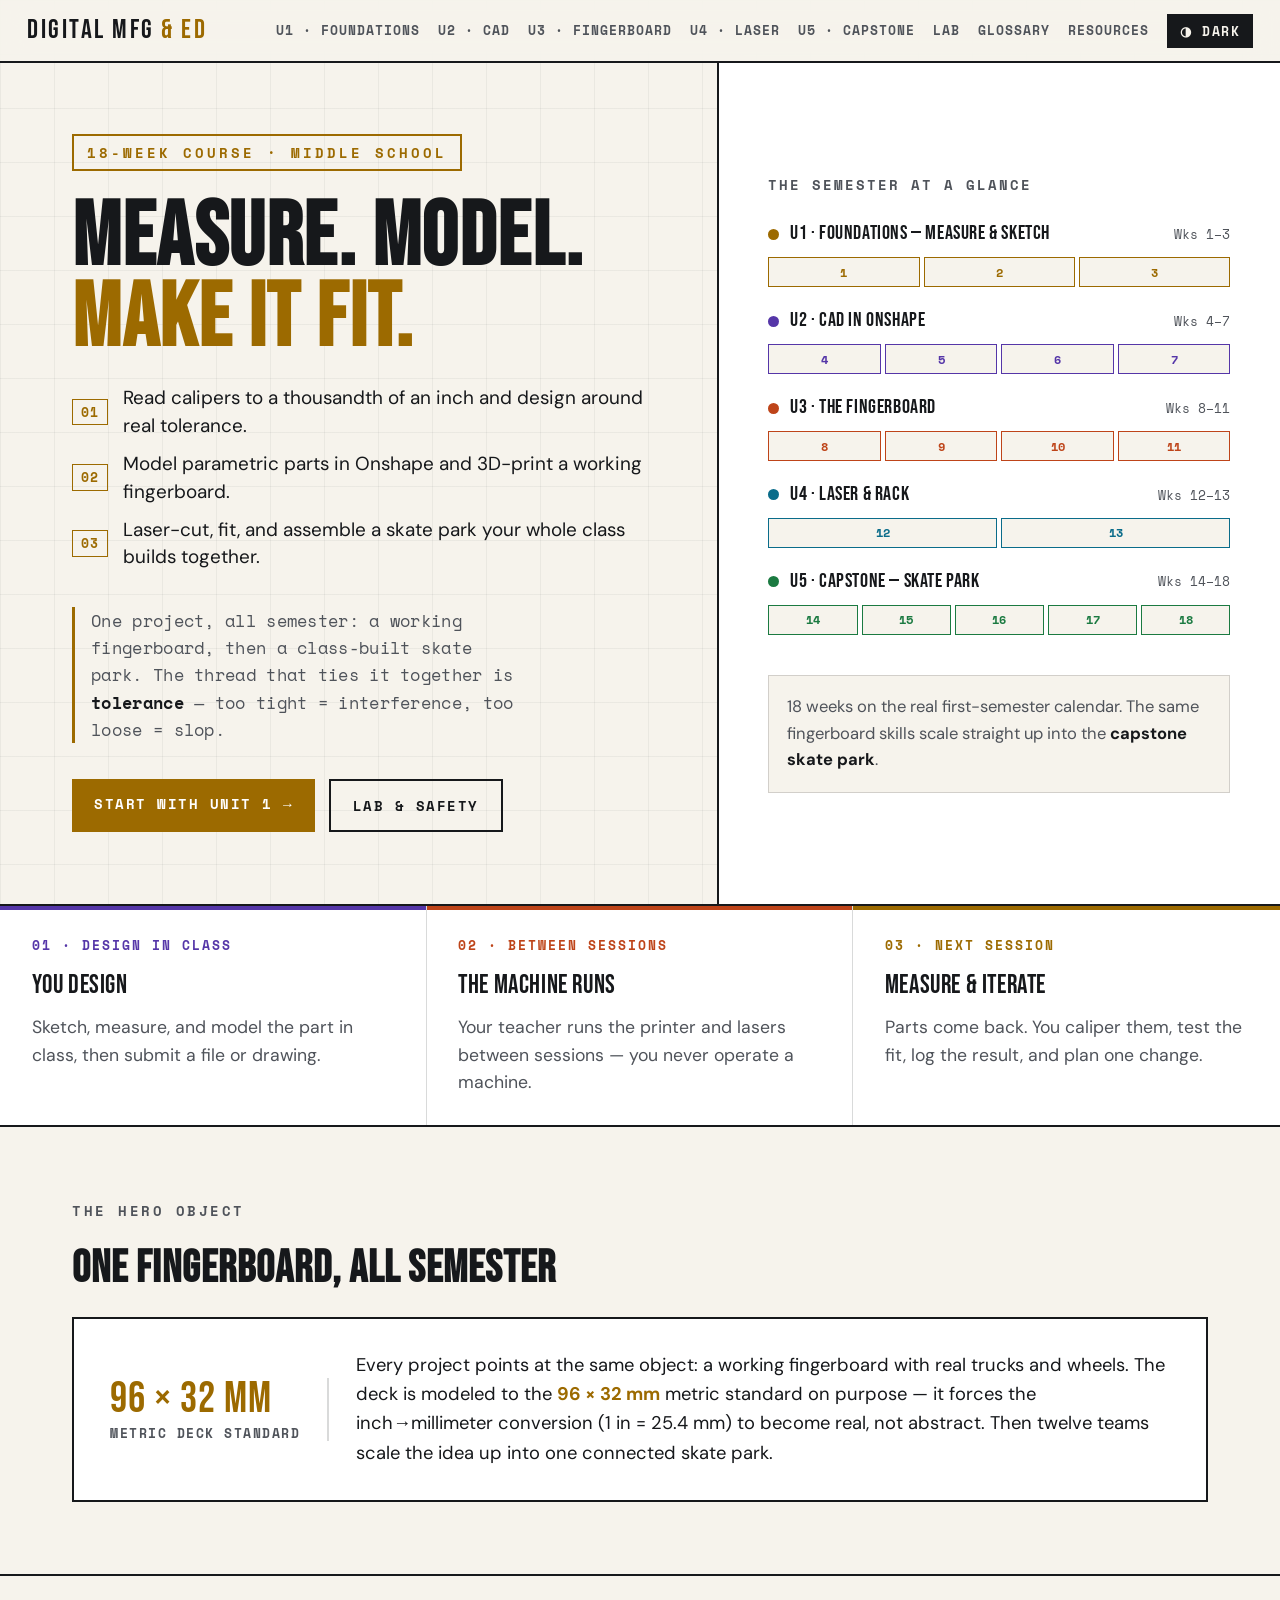
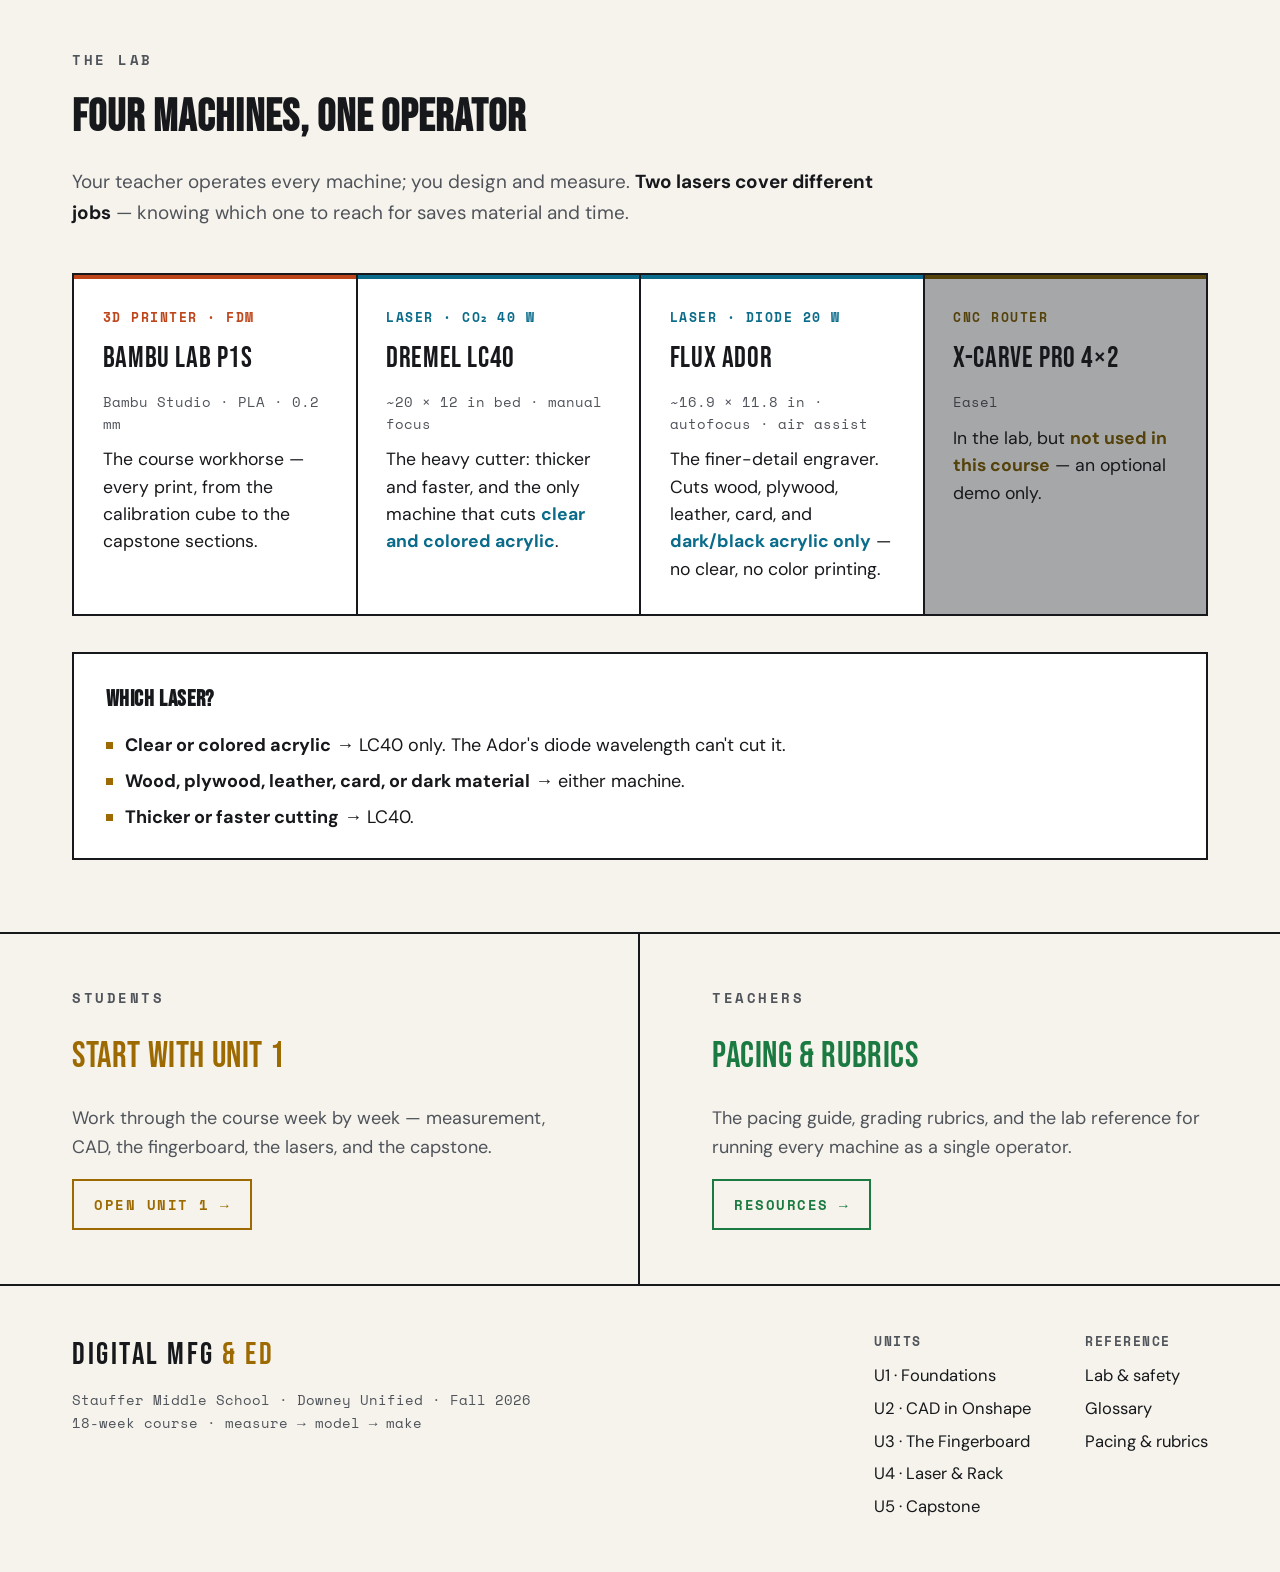
==== index.html @ 4bca43bb "Course site" ====
<!DOCTYPE html>
<html lang="en">
<head>
<meta charset="UTF-8">
<meta name="viewport" content="width=device-width, initial-scale=1.0">
<meta name="description" content="Digital Manufacturing & Engineering Design — an 18-week middle school course. Students measure to a thousandth of an inch, model in Onshape, and build a working fingerboard and a class-built skate park.">
<title>Digital Manufacturing &amp; Engineering Design — 18-Week Course</title>
<script>try{var t=localStorage.getItem('dmed-theme');if(t==='dark')document.documentElement.dataset.theme='dark';}catch(e){}</script>
<link rel="stylesheet" href="assets/style.css">
</head>
<body>

<nav class="site-nav">
  <a class="nav-logo" href="index.html">DIGITAL MFG <em>&amp; ED</em></a>
  <div class="nav-links">
    <a href="unit-1.html">U1 · Foundations</a>
    <a href="unit-2.html">U2 · CAD</a>
    <a href="unit-3.html">U3 · Fingerboard</a>
    <a href="unit-4.html">U4 · Laser</a>
    <a href="unit-5.html">U5 · Capstone</a>
    <a href="lab-reference.html">Lab</a>
    <a href="glossary.html">Glossary</a>
    <a href="resources.html">Resources</a>
    <button class="theme-toggle" data-theme-toggle aria-label="Toggle light or dark theme">
      <span class="light-label">◑ Dark</span><span class="dark-label">◐ Light</span>
    </button>
  </div>
</nav>

<header class="hero">
  <div class="hero-grid"></div>
  <div class="hero-left">
    <span class="hero-eyebrow">18-Week Course · Middle School</span>
    <h1 class="hero-h1">Measure. Model.<br><span class="acc">Make it fit.</span></h1>
    <div class="hero-outcomes">
      <div class="hero-outcome"><span class="ho-num">01</span>Read calipers to a thousandth of an inch and design around real tolerance.</div>
      <div class="hero-outcome"><span class="ho-num">02</span>Model parametric parts in Onshape and 3D-print a working fingerboard.</div>
      <div class="hero-outcome"><span class="ho-num">03</span>Laser-cut, fit, and assemble a skate park your whole class builds together.</div>
    </div>
    <p class="hero-promise">One project, all semester: a working fingerboard, then a class-built skate park. The thread that ties it together is <strong>tolerance</strong> — too tight = interference, too loose = slop.</p>
    <div class="hero-ctas">
      <a class="cta-primary" href="unit-1.html">Start with Unit 1 →</a>
      <a class="cta-secondary" href="lab-reference.html">Lab &amp; safety</a>
    </div>
  </div>
  <aside class="hero-right">
    <div class="sem-title">The semester at a glance</div>
    <div class="sem-row">
      <div class="sem-row-head"><span class="sem-dot" style="background:var(--draw)"></span><span class="sem-name">U1 · Foundations — Measure &amp; Sketch</span><span class="sem-wk">Wks 1–3</span></div>
      <div class="sem-weeks"><span class="sw u1">1</span><span class="sw u1">2</span><span class="sw u1">3</span></div>
    </div>
    <div class="sem-row">
      <div class="sem-row-head"><span class="sem-dot" style="background:var(--cad)"></span><span class="sem-name">U2 · CAD in Onshape</span><span class="sem-wk">Wks 4–7</span></div>
      <div class="sem-weeks"><span class="sw u2">4</span><span class="sw u2">5</span><span class="sw u2">6</span><span class="sw u2">7</span></div>
    </div>
    <div class="sem-row">
      <div class="sem-row-head"><span class="sem-dot" style="background:var(--print)"></span><span class="sem-name">U3 · The Fingerboard</span><span class="sem-wk">Wks 8–11</span></div>
      <div class="sem-weeks"><span class="sw u3">8</span><span class="sw u3">9</span><span class="sw u3">10</span><span class="sw u3">11</span></div>
    </div>
    <div class="sem-row">
      <div class="sem-row-head"><span class="sem-dot" style="background:var(--laser)"></span><span class="sem-name">U4 · Laser &amp; Rack</span><span class="sem-wk">Wks 12–13</span></div>
      <div class="sem-weeks"><span class="sw u4">12</span><span class="sw u4">13</span></div>
    </div>
    <div class="sem-row">
      <div class="sem-row-head"><span class="sem-dot" style="background:var(--cap)"></span><span class="sem-name">U5 · Capstone — Skate Park</span><span class="sem-wk">Wks 14–18</span></div>
      <div class="sem-weeks"><span class="sw u5">14</span><span class="sw u5">15</span><span class="sw u5">16</span><span class="sw u5">17</span><span class="sw u5">18</span></div>
    </div>
    <div class="sem-note">18 weeks on the real first-semester calendar. The same fingerboard skills scale straight up into the <strong>capstone skate park</strong>.</div>
  </aside>
</header>

<section class="loop-strip">
  <div class="loop-panel" style="--c:var(--cad)">
    <div class="loop-step">01 · Design in class</div>
    <div class="loop-head">You design</div>
    <p class="loop-one">Sketch, measure, and model the part in class, then submit a file or drawing.</p>
  </div>
  <div class="loop-panel" style="--c:var(--print)">
    <div class="loop-step">02 · Between sessions</div>
    <div class="loop-head">The machine runs</div>
    <p class="loop-one">Your teacher runs the printer and lasers between sessions — you never operate a machine.</p>
  </div>
  <div class="loop-panel" style="--c:var(--draw)">
    <div class="loop-step">03 · Next session</div>
    <div class="loop-head">Measure &amp; iterate</div>
    <p class="loop-one">Parts come back. You caliper them, test the fit, log the result, and plan one change.</p>
  </div>
</section>

<section class="section">
  <div class="section-label">The hero object</div>
  <h2 class="section-headline">One fingerboard, all semester</h2>
  <div class="heroobj">
    <div class="heroobj-badge">96 × 32 mm<small>METRIC DECK STANDARD</small></div>
    <p>Every project points at the same object: a working fingerboard with real trucks and wheels. The deck is modeled to the <strong>96 × 32 mm</strong> metric standard on purpose — it forces the inch→millimeter conversion (1 in = 25.4 mm) to become real, not abstract. Then twelve teams scale the idea up into one connected skate park.</p>
  </div>
</section>

<section class="section">
  <div class="section-label">The lab</div>
  <h2 class="section-headline">Four machines, one operator</h2>
  <p class="section-sub">Your teacher operates every machine; you design and measure. <strong>Two lasers cover different jobs</strong> — knowing which one to reach for saves material and time.</p>
  <div class="machines-grid">
    <div class="machine-card" style="--c:var(--print)">
      <div class="mc-type">3D Printer · FDM</div>
      <div class="mc-name">Bambu Lab P1S</div>
      <div class="mc-spec">Bambu Studio · PLA · 0.2 mm</div>
      <div class="mc-desc">The course workhorse — every print, from the calibration cube to the capstone sections.</div>
    </div>
    <div class="machine-card" style="--c:var(--laser)">
      <div class="mc-type">Laser · CO&#8322; 40 W</div>
      <div class="mc-name">Dremel LC40</div>
      <div class="mc-spec">~20 × 12 in bed · manual focus</div>
      <div class="mc-desc">The heavy cutter: thicker and faster, and the only machine that cuts <b>clear and colored acrylic</b>.</div>
    </div>
    <div class="machine-card" style="--c:var(--laser)">
      <div class="mc-type">Laser · Diode 20 W</div>
      <div class="mc-name">Flux Ador</div>
      <div class="mc-spec">~16.9 × 11.8 in · autofocus · air assist</div>
      <div class="mc-desc">The finer-detail engraver. Cuts wood, plywood, leather, card, and <b>dark/black acrylic only</b> — no clear, no color printing.</div>
    </div>
    <div class="machine-card muted" style="--c:var(--cnc)">
      <div class="mc-type">CNC Router</div>
      <div class="mc-name">X-Carve Pro 4×2</div>
      <div class="mc-spec">Easel</div>
      <div class="mc-desc">In the lab, but <b>not used in this course</b> — an optional demo only.</div>
    </div>
  </div>
  <div class="rule-box">
    <h4>Which laser?</h4>
    <ul>
      <li><b>Clear or colored acrylic</b> → LC40 only. The Ador's diode wavelength can't cut it.</li>
      <li><b>Wood, plywood, leather, card, or dark material</b> → either machine.</li>
      <li><b>Thicker or faster cutting</b> → LC40.</li>
    </ul>
  </div>
</section>

<section class="dual-cta">
  <div class="dcta-half student-half">
    <div class="dcta-eyebrow">Students</div>
    <div class="dcta-title">Start with Unit 1</div>
    <p class="dcta-body">Work through the course week by week — measurement, CAD, the fingerboard, the lasers, and the capstone.</p>
    <a class="dcta-link" href="unit-1.html">Open Unit 1 →</a>
  </div>
  <div class="dcta-half teacher-half">
    <div class="dcta-eyebrow">Teachers</div>
    <div class="dcta-title">Pacing &amp; rubrics</div>
    <p class="dcta-body">The pacing guide, grading rubrics, and the lab reference for running every machine as a single operator.</p>
    <a class="dcta-link" href="resources.html">Resources →</a>
  </div>
</section>

<footer>
  <div>
    <div class="footer-logo">DIGITAL MFG <em>&amp; ED</em></div>
    <div class="footer-sub">Stauffer Middle School · Downey Unified · Fall 2026<br>18-week course · measure → model → make</div>
  </div>
  <div class="footer-cols">
    <div class="footer-col">
      <h5>Units</h5>
      <a href="unit-1.html">U1 · Foundations</a>
      <a href="unit-2.html">U2 · CAD in Onshape</a>
      <a href="unit-3.html">U3 · The Fingerboard</a>
      <a href="unit-4.html">U4 · Laser &amp; Rack</a>
      <a href="unit-5.html">U5 · Capstone</a>
    </div>
    <div class="footer-col">
      <h5>Reference</h5>
      <a href="lab-reference.html">Lab &amp; safety</a>
      <a href="glossary.html">Glossary</a>
      <a href="resources.html">Pacing &amp; rubrics</a>
    </div>
  </div>
</footer>

<script src="assets/theme.js" defer></script>
</body>
</html>
---- assets/style.css ----
/* ── BUNDLED FONTS — self-hosted, SIL Open Font License (see assets/fonts/) ── */
@font-face{font-family:'Bebas Neue';font-style:normal;font-weight:400;font-display:swap;src:url('fonts/bebas-neue-400.woff2') format('woff2');}
@font-face{font-family:'Space Mono';font-style:normal;font-weight:400;font-display:swap;src:url('fonts/space-mono-400.woff2') format('woff2');}
@font-face{font-family:'Space Mono';font-style:normal;font-weight:700;font-display:swap;src:url('fonts/space-mono-700.woff2') format('woff2');}
@font-face{font-family:'Space Mono';font-style:italic;font-weight:400;font-display:swap;src:url('fonts/space-mono-400-italic.woff2') format('woff2');}
@font-face{font-family:'DM Sans';font-style:normal;font-weight:400;font-display:swap;src:url('fonts/dm-sans-400.woff2') format('woff2');}
@font-face{font-family:'DM Sans';font-style:normal;font-weight:500;font-display:swap;src:url('fonts/dm-sans-500.woff2') format('woff2');}
@font-face{font-family:'DM Sans';font-style:normal;font-weight:600;font-display:swap;src:url('fonts/dm-sans-600.woff2') format('woff2');}
@font-face{font-family:'DM Sans';font-style:normal;font-weight:700;font-display:swap;src:url('fonts/dm-sans-700.woff2') format('woff2');}

/* ============================================================
   Digital Manufacturing & Engineering Design — shared styles
   Projector-first LIGHT theme (default) + DARK theme (toggle).
   Identity preserved from the original: Bebas Neue / Space Mono /
   DM Sans, strand-accent colors, colored top-bars, grid hero.
   ============================================================ */

/* ---- LIGHT (default, projector-legible) ---- */
:root{
  --bg:#F6F3EC;          /* warm paper */
  --bg-mid:#FFFFFF;      /* cards */
  --bg-lt:#ECE6D9;       /* hover / inset */
  --ink:#16181B;         /* near-black body text */
  --muted:#4F535A;       /* readable secondary (~8:1 on paper) */
  --border:rgba(20,23,26,.16);
  --line-strong:rgba(20,23,26,.34);
  --grid:rgba(20,23,26,.05);

  /* strand accents — darkened so they hold up on a lit projector */
  --draw:#9C6A00;        /* measure / draw  (amber) */
  --print:#BE4419;       /* 3D print (burnt orange) */
  --cad:#5536A8;         /* CAD (violet) */
  --laser:#0A6C8A;       /* laser (deep teal-blue) */
  --cnc:#7A5C00;         /* cnc (olive gold) */
  --cap:#1B7A41;         /* capstone (forest green) */
  --red:#B4271C;
  --on-accent:#FFFFFF;   /* text on a filled accent */
}

/* ---- DARK (toggle) — the original night palette ---- */
:root[data-theme="dark"]{
  --bg:#141618; --bg-mid:#1c1f24; --bg-lt:#252930;
  --ink:#EEEAE0; --muted:rgba(238,234,224,.64);
  --border:rgba(255,255,255,.10); --line-strong:rgba(255,255,255,.22);
  --grid:rgba(255,255,255,.028);
  --draw:#F5C400; --print:#FF6B35; --cad:#A78BFA;
  --laser:#19D2FF; --cnc:#F5C400; --cap:#2ED573; --red:#FF5A4D;
  --on-accent:#141618;
}

*,*::before,*::after{box-sizing:border-box;margin:0;padding:0;}
html{scroll-behavior:smooth;font-size:18px;}      /* larger base for projector */
body{
  background:var(--bg);color:var(--ink);
  font-family:'DM Sans',sans-serif;font-weight:400;
  line-height:1.6;overflow-x:hidden;
  -webkit-font-smoothing:antialiased;
  transition:background .25s,color .25s;
}
a{color:inherit;}
img,svg{max-width:100%;display:block;}

/* shared type helpers */
.mono{font-family:'Space Mono',monospace;}
.display{font-family:'Bebas Neue',sans-serif;letter-spacing:1px;}

/* ── NAV ─────────────────────────────── */
.site-nav{
  position:fixed;top:0;left:0;right:0;z-index:200;min-height:62px;
  background:var(--bg);
  background:color-mix(in srgb,var(--bg) 92%,transparent);
  backdrop-filter:blur(14px);
  border-bottom:2px solid var(--ink);
  display:flex;align-items:center;justify-content:space-between;
  padding:.5rem 1.5rem;gap:1rem;flex-wrap:wrap;
}
.nav-logo{font-family:'Bebas Neue',sans-serif;font-size:1.5rem;letter-spacing:2.5px;color:var(--ink);text-decoration:none;}
.nav-logo em{color:var(--draw);font-style:normal;}
.nav-links{display:flex;gap:1rem;align-items:center;flex-wrap:wrap;}
.nav-links a{
  font-family:'Space Mono',monospace;font-size:.74rem;letter-spacing:1px;font-weight:700;
  text-transform:uppercase;color:var(--muted);text-decoration:none;transition:color .2s;
}
.nav-links a:hover,.nav-links a[aria-current="page"]{color:var(--ink);}
.nav-links a[aria-current="page"]{box-shadow:inset 0 -3px 0 var(--draw);}
.theme-toggle{
  font-family:'Space Mono',monospace;font-size:.72rem;letter-spacing:1.5px;font-weight:700;
  text-transform:uppercase;cursor:pointer;
  background:var(--ink);color:var(--bg);border:none;padding:7px 13px;
}
.theme-toggle:hover{opacity:.85;}
.theme-toggle .dark-label{display:none;}
:root[data-theme="dark"] .theme-toggle .light-label{display:none;}
:root[data-theme="dark"] .theme-toggle .dark-label{display:inline;}

/* ── HERO ─────────────────────────────── */
.hero{
  min-height:100vh;padding-top:62px;
  display:grid;grid-template-columns:56% 44%;position:relative;overflow:hidden;
}
.hero-grid{
  position:absolute;inset:0;pointer-events:none;
  background-image:
    linear-gradient(var(--grid) 1px,transparent 1px),
    linear-gradient(90deg,var(--grid) 1px,transparent 1px);
  background-size:54px 54px;
}
.hero-left{display:flex;flex-direction:column;justify-content:center;padding:4rem 3rem 4rem 4rem;position:relative;z-index:2;}
.hero-eyebrow{
  font-family:'Space Mono',monospace;font-size:.8rem;letter-spacing:3px;font-weight:700;
  text-transform:uppercase;color:var(--draw);
  border:2px solid var(--draw);display:inline-block;padding:5px 13px;margin-bottom:1.5rem;width:fit-content;
}
.hero-h1{font-family:'Bebas Neue',sans-serif;font-size:clamp(3.4rem,7vw,6.4rem);line-height:.9;letter-spacing:1.5px;margin-bottom:1.4rem;}
.hero-h1 .acc{color:var(--draw);}
.hero-outcomes{display:flex;flex-direction:column;gap:.6rem;margin-bottom:2rem;}
.hero-outcome{display:flex;align-items:center;gap:.85rem;font-size:1.05rem;color:var(--ink);line-height:1.45;}
.ho-num{font-family:'Space Mono',monospace;font-size:.72rem;font-weight:700;letter-spacing:1px;color:var(--draw);flex-shrink:0;padding:3px 8px;border:1.5px solid var(--draw);}
.hero-promise{
  font-size:.95rem;font-family:'Space Mono',monospace;letter-spacing:.3px;line-height:1.6;
  color:var(--muted);margin-bottom:2rem;border-left:3px solid var(--draw);padding-left:.9rem;max-width:46ch;
}
.hero-promise strong{color:var(--ink);}
.hero-ctas{display:flex;gap:.75rem;flex-wrap:wrap;}
.cta-primary,.cta-secondary{
  font-family:'Space Mono',monospace;font-size:.8rem;letter-spacing:1.5px;font-weight:700;text-transform:uppercase;
  padding:13px 22px;text-decoration:none;transition:all .2s;display:inline-block;
}
.cta-primary{background:var(--draw);color:var(--on-accent);}
.cta-primary:hover{filter:brightness(1.08);}
.cta-secondary{background:transparent;color:var(--ink);border:2px solid var(--ink);}
.cta-secondary:hover{background:var(--ink);color:var(--bg);}

/* hero right — semester map */
.hero-right{
  display:flex;flex-direction:column;justify-content:center;padding:3rem 2.75rem;position:relative;z-index:2;
  border-left:2px solid var(--ink);background:var(--bg-mid);
}
.sem-title{font-family:'Space Mono',monospace;font-size:.78rem;letter-spacing:2px;font-weight:700;text-transform:uppercase;color:var(--muted);margin-bottom:1.25rem;}
.sem-row{margin-bottom:1rem;}
.sem-row-head{display:flex;align-items:center;gap:.6rem;margin-bottom:.4rem;}
.sem-dot{width:11px;height:11px;border-radius:50%;flex-shrink:0;}
.sem-name{font-family:'Bebas Neue',sans-serif;font-size:1.1rem;letter-spacing:.6px;}
.sem-wk{font-family:'Space Mono',monospace;font-size:.72rem;color:var(--muted);margin-left:auto;}
.sem-weeks{display:flex;gap:4px;}
.sw{
  height:30px;flex:1;display:flex;align-items:center;justify-content:center;
  font-family:'Space Mono',monospace;font-size:.66rem;font-weight:700;
  border:1.5px solid var(--border);color:var(--ink);background:var(--bg);
}
.sw.u1{border-color:var(--draw);color:var(--draw);}
.sw.u2{border-color:var(--cad);color:var(--cad);}
.sw.u3{border-color:var(--print);color:var(--print);}
.sw.u4{border-color:var(--laser);color:var(--laser);}
.sw.u5{border-color:var(--cap);color:var(--cap);}
.sem-note{margin-top:1.25rem;padding:1rem;background:var(--bg);border:1.5px solid var(--border);font-size:.92rem;color:var(--muted);line-height:1.6;}
.sem-note strong{color:var(--ink);}

/* ── LOOP STRIP (the single-operator rhythm) ── */
.loop-strip{background:var(--bg-mid);border-top:2px solid var(--ink);border-bottom:2px solid var(--ink);display:flex;flex-wrap:wrap;}
.loop-panel{flex:1 1 220px;padding:1.6rem 1.75rem;position:relative;border-right:1.5px solid var(--border);}
.loop-panel:last-child{border-right:none;}
.loop-panel::before{content:'';position:absolute;top:0;left:0;right:0;height:4px;background:var(--c,var(--draw));}
.loop-step{font-family:'Space Mono',monospace;font-size:.74rem;letter-spacing:2px;font-weight:700;text-transform:uppercase;margin-bottom:.5rem;color:var(--c,var(--draw));}
.loop-head{font-family:'Bebas Neue',sans-serif;font-size:1.45rem;letter-spacing:.6px;margin-bottom:.4rem;}
.loop-one{font-size:.98rem;line-height:1.55;color:var(--muted);}

/* ── GENERIC SECTION ─────────────────── */
.section{padding:4rem;border-bottom:2px solid var(--ink);}
.section-label{font-family:'Space Mono',monospace;font-size:.8rem;letter-spacing:2.5px;font-weight:700;text-transform:uppercase;color:var(--muted);margin-bottom:.6rem;}
.section-headline{font-family:'Bebas Neue',sans-serif;font-size:clamp(2rem,3.5vw,3rem);letter-spacing:1px;margin-bottom:.7rem;}
.section-sub{font-size:1.05rem;color:var(--muted);max-width:62ch;line-height:1.65;margin-bottom:2.5rem;}
.section-sub strong{color:var(--ink);}

/* hero-object callout */
.heroobj{display:grid;grid-template-columns:auto 1fr;gap:1.5rem;align-items:center;background:var(--bg-mid);border:2px solid var(--ink);padding:1.75rem 2rem;}
.heroobj-badge{font-family:'Bebas Neue',sans-serif;font-size:2.4rem;letter-spacing:1px;color:var(--draw);line-height:1;border-right:2px solid var(--border);padding-right:1.5rem;white-space:nowrap;}
.heroobj-badge small{display:block;font-family:'Space Mono',monospace;font-size:.7rem;letter-spacing:1.5px;color:var(--muted);margin-top:.4rem;font-weight:700;}
.heroobj p{font-size:1.02rem;line-height:1.6;}
.heroobj strong{color:var(--draw);}

/* ── MACHINES ────────────────────────── */
.machines-grid{display:grid;grid-template-columns:repeat(auto-fit,minmax(250px,1fr));gap:2px;background:var(--ink);border:2px solid var(--ink);}
.machine-card{background:var(--bg-mid);padding:1.75rem 1.6rem;position:relative;display:block;}
.machine-card::before{content:'';position:absolute;top:0;left:0;right:0;height:4px;background:var(--c,var(--draw));}
.machine-card.muted{opacity:.62;}
.mc-type{font-family:'Space Mono',monospace;font-size:.72rem;letter-spacing:1.5px;font-weight:700;text-transform:uppercase;color:var(--c,var(--muted));margin-bottom:.5rem;}
.mc-name{font-family:'Bebas Neue',sans-serif;font-size:1.6rem;letter-spacing:.6px;margin-bottom:.5rem;}
.mc-spec{font-family:'Space Mono',monospace;font-size:.78rem;color:var(--muted);margin-bottom:.7rem;line-height:1.5;}
.mc-desc{font-size:.98rem;color:var(--ink);line-height:1.55;}
.mc-desc b{color:var(--c,var(--ink));}
.rule-box{margin-top:2rem;background:var(--bg-mid);border:2px solid var(--ink);padding:1.5rem 1.75rem;}
.rule-box h4{font-family:'Bebas Neue',sans-serif;font-size:1.3rem;letter-spacing:.6px;margin-bottom:.75rem;}
.rule-box ul{list-style:none;display:flex;flex-direction:column;gap:.5rem;}
.rule-box li{font-size:1rem;line-height:1.5;padding-left:1.1rem;position:relative;}
.rule-box li::before{content:'';position:absolute;left:0;top:.55em;width:7px;height:7px;background:var(--draw);}
.rule-box li b{color:var(--ink);}

/* ── SECTION (UNIT) PAGE ─────────────── */
.unit-hero{padding:6rem 4rem 3rem;border-bottom:2px solid var(--ink);position:relative;}
.unit-hero::before{content:'';position:absolute;left:0;top:62px;bottom:0;width:8px;background:var(--c,var(--draw));}
.unit-eyebrow{font-family:'Space Mono',monospace;font-size:.82rem;letter-spacing:2.5px;font-weight:700;text-transform:uppercase;color:var(--c,var(--draw));margin-bottom:.8rem;}
.unit-title{font-family:'Bebas Neue',sans-serif;font-size:clamp(2.6rem,5vw,4.4rem);letter-spacing:1px;line-height:.95;margin-bottom:1rem;}
.unit-intro{font-size:1.15rem;line-height:1.6;color:var(--ink);max-width:64ch;}
.unit-intro strong{color:var(--c,var(--draw));}

.lessons{padding:2.5rem 4rem 4rem;display:flex;flex-direction:column;gap:2rem;}
.lesson{background:var(--bg-mid);border:2px solid var(--ink);position:relative;}
.lesson::before{content:'';position:absolute;top:0;left:0;width:6px;height:100%;background:var(--c,var(--draw));}
.lesson-body{padding:1.9rem 2.1rem 2.1rem 2.4rem;}
.lesson-top{display:flex;align-items:baseline;gap:1rem;flex-wrap:wrap;margin-bottom:.4rem;}
.lesson-num{font-family:'Space Mono',monospace;font-size:.82rem;letter-spacing:2px;font-weight:700;text-transform:uppercase;color:var(--c,var(--draw));}
.lesson-meta{font-family:'Space Mono',monospace;font-size:.78rem;color:var(--muted);margin-left:auto;}
.lesson-title{font-family:'Bebas Neue',sans-serif;font-size:1.9rem;letter-spacing:.6px;margin-bottom:.9rem;}
.lesson-make{font-size:1.05rem;line-height:1.6;margin-bottom:1.2rem;}
.lesson-make b{color:var(--c,var(--draw));}
.lesson h4{font-family:'Space Mono',monospace;font-size:.78rem;letter-spacing:1.5px;font-weight:700;text-transform:uppercase;color:var(--muted);margin:1.1rem 0 .6rem;}
.obj-list{list-style:none;display:flex;flex-direction:column;gap:.45rem;}
.obj-list li{font-size:1.02rem;line-height:1.5;padding-left:1.4rem;position:relative;}
.obj-list li::before{content:'';position:absolute;left:0;top:.5em;width:8px;height:8px;background:var(--c,var(--draw));}
.deliverable{margin-top:1.2rem;display:flex;align-items:center;gap:.7rem;flex-wrap:wrap;font-family:'Space Mono',monospace;font-size:.88rem;background:var(--bg);border:1.5px solid var(--border);padding:.75rem 1rem;}
.deliverable .tag{background:var(--c,var(--draw));color:var(--on-accent);padding:3px 9px;font-weight:700;letter-spacing:1px;text-transform:uppercase;font-size:.72rem;}
.idea{margin-top:1.1rem;border-left:3px solid var(--c,var(--draw));padding:.4rem 0 .4rem .95rem;font-size:1rem;line-height:1.55;color:var(--muted);}
.idea strong{color:var(--ink);}

/* unit footer nav (prev / next) */
.unit-nav{display:grid;grid-template-columns:1fr 1fr;border-top:2px solid var(--ink);}
.unit-nav a{padding:2rem 3rem;text-decoration:none;font-family:'Space Mono',monospace;text-transform:uppercase;letter-spacing:1.5px;color:var(--muted);transition:background .2s,color .2s;}
.unit-nav a:hover{background:var(--bg-mid);color:var(--ink);}
.unit-nav a:first-child{border-right:2px solid var(--ink);}
.unit-nav a.next{text-align:right;}
.unit-nav .un-label{display:block;font-size:.72rem;font-weight:700;margin-bottom:.35rem;}
.unit-nav .un-name{font-family:'Bebas Neue',sans-serif;font-size:1.35rem;letter-spacing:.6px;color:var(--ink);}

/* ── DUAL CTA + FOOTER ───────────────── */
.dual-cta{display:grid;grid-template-columns:1fr 1fr;border-bottom:2px solid var(--ink);}
.dcta-half{padding:3rem 4rem;display:flex;flex-direction:column;gap:1rem;}
.dcta-half:first-child{border-right:2px solid var(--ink);}
.dcta-eyebrow{font-family:'Space Mono',monospace;font-size:.76rem;letter-spacing:2.5px;font-weight:700;text-transform:uppercase;color:var(--muted);}
.dcta-title{font-family:'Bebas Neue',sans-serif;font-size:2rem;letter-spacing:.6px;}
.dcta-body{font-size:1rem;color:var(--muted);line-height:1.6;max-width:42ch;}
.dcta-link{font-family:'Space Mono',monospace;font-size:.8rem;letter-spacing:1.5px;font-weight:700;text-transform:uppercase;text-decoration:none;border:2px solid var(--ink);padding:12px 20px;width:fit-content;transition:all .2s;}
.dcta-half.student-half .dcta-title{color:var(--draw);}
.dcta-half.student-half .dcta-link{border-color:var(--draw);color:var(--draw);}
.dcta-half.student-half .dcta-link:hover{background:var(--draw);color:var(--on-accent);}
.dcta-half.teacher-half .dcta-title{color:var(--cap);}
.dcta-half.teacher-half .dcta-link{border-color:var(--cap);color:var(--cap);}
.dcta-half.teacher-half .dcta-link:hover{background:var(--cap);color:var(--on-accent);}

footer{padding:2.5rem 4rem;display:flex;justify-content:space-between;align-items:flex-start;flex-wrap:wrap;gap:1.5rem;}
.footer-logo{font-family:'Bebas Neue',sans-serif;font-size:1.7rem;letter-spacing:2.5px;}
.footer-logo em{color:var(--draw);font-style:normal;}
.footer-sub{font-size:.8rem;color:var(--muted);margin-top:.4rem;font-family:'Space Mono',monospace;line-height:1.6;}
.footer-cols{display:flex;gap:3rem;flex-wrap:wrap;}
.footer-col h5{font-family:'Space Mono',monospace;font-size:.72rem;letter-spacing:1.5px;font-weight:700;text-transform:uppercase;color:var(--muted);margin-bottom:.6rem;}
.footer-col a{display:block;font-size:.92rem;color:var(--ink);text-decoration:none;margin-bottom:.35rem;}
.footer-col a:hover{color:var(--draw);}

/* ── GLOSSARY ────────────────────────── */
.gloss-wrap{padding:2.5rem 4rem 4rem;display:grid;grid-template-columns:repeat(auto-fill,minmax(330px,1fr));gap:1.4rem;}
.gloss{background:var(--bg-mid);border:2px solid var(--ink);border-left:6px solid var(--c,var(--draw));padding:1.2rem 1.4rem;}
.gloss-term{font-family:'Bebas Neue',sans-serif;font-size:1.4rem;letter-spacing:.6px;margin-bottom:.4rem;}
.gloss-week{font-family:'Space Mono',monospace;font-size:.66rem;letter-spacing:1px;font-weight:700;text-transform:uppercase;color:var(--c,var(--draw));}
.gloss-def{font-size:1rem;line-height:1.55;margin-top:.3rem;}
.gloss-def b{color:var(--c,var(--draw));}

/* ── REFERENCE TABLES + PROSE ─────────── */
.prose{padding:2.5rem 4rem 1rem;}
.prose p{font-size:1.05rem;line-height:1.65;margin-bottom:1rem;max-width:72ch;}
.prose p strong{color:var(--ink);}
.prose h3{font-family:'Bebas Neue',sans-serif;font-size:1.6rem;letter-spacing:.6px;margin:2rem 0 .7rem;color:var(--c,var(--ink));}
.ref-table{width:100%;border-collapse:collapse;border:2px solid var(--ink);margin:.5rem 0 1.5rem;font-size:1rem;}
.ref-table caption{text-align:left;font-family:'Space Mono',monospace;font-size:.78rem;color:var(--muted);margin-bottom:.5rem;}
.ref-table th,.ref-table td{border:1.5px solid var(--border);padding:.62rem .85rem;text-align:left;vertical-align:top;}
.ref-table thead th{background:var(--bg-lt);font-family:'Space Mono',monospace;font-size:.72rem;letter-spacing:1px;text-transform:uppercase;}
.ref-table td.num,.ref-table th.num{text-align:center;font-family:'Space Mono',monospace;white-space:nowrap;}
.ref-table tr.total td{font-weight:700;background:var(--bg-lt);}
.safety-grid{padding:1rem 4rem 3rem;display:grid;grid-template-columns:repeat(auto-fit,minmax(300px,1fr));gap:1.5rem;}
.safety-card{background:var(--bg-mid);border:2px solid var(--ink);border-top:5px solid var(--c,var(--red));padding:1.4rem 1.6rem;}
.safety-card h4{font-family:'Bebas Neue',sans-serif;font-size:1.45rem;letter-spacing:.6px;margin-bottom:.7rem;}
.safety-card ul{list-style:none;display:flex;flex-direction:column;gap:.5rem;}
.safety-card li{font-size:1rem;line-height:1.5;padding-left:1.2rem;position:relative;}
.safety-card li::before{content:'';position:absolute;left:0;top:.5em;width:8px;height:8px;background:var(--c,var(--red));}

/* ── RESPONSIVE ──────────────────────── */
@media(max-width:900px){
  .hero{grid-template-columns:1fr;}
  .hero-right{border-left:none;border-top:2px solid var(--ink);}
  .hero-left{padding:3rem 1.5rem;}
  .section,.unit-hero,.lessons,.dcta-half,footer,.gloss-wrap,.prose,.safety-grid{padding-left:1.5rem;padding-right:1.5rem;}
  .dual-cta,.unit-nav{grid-template-columns:1fr;}
  .dcta-half:first-child,.unit-nav a:first-child{border-right:none;border-bottom:2px solid var(--ink);}
  .heroobj{grid-template-columns:1fr;}
  .heroobj-badge{border-right:none;border-bottom:2px solid var(--border);padding-right:0;padding-bottom:1rem;}
}
@media(max-width:560px){
  html{font-size:17px;}
  .site-nav{padding:.5rem 1rem;}
  .nav-links{gap:.7rem;}
}
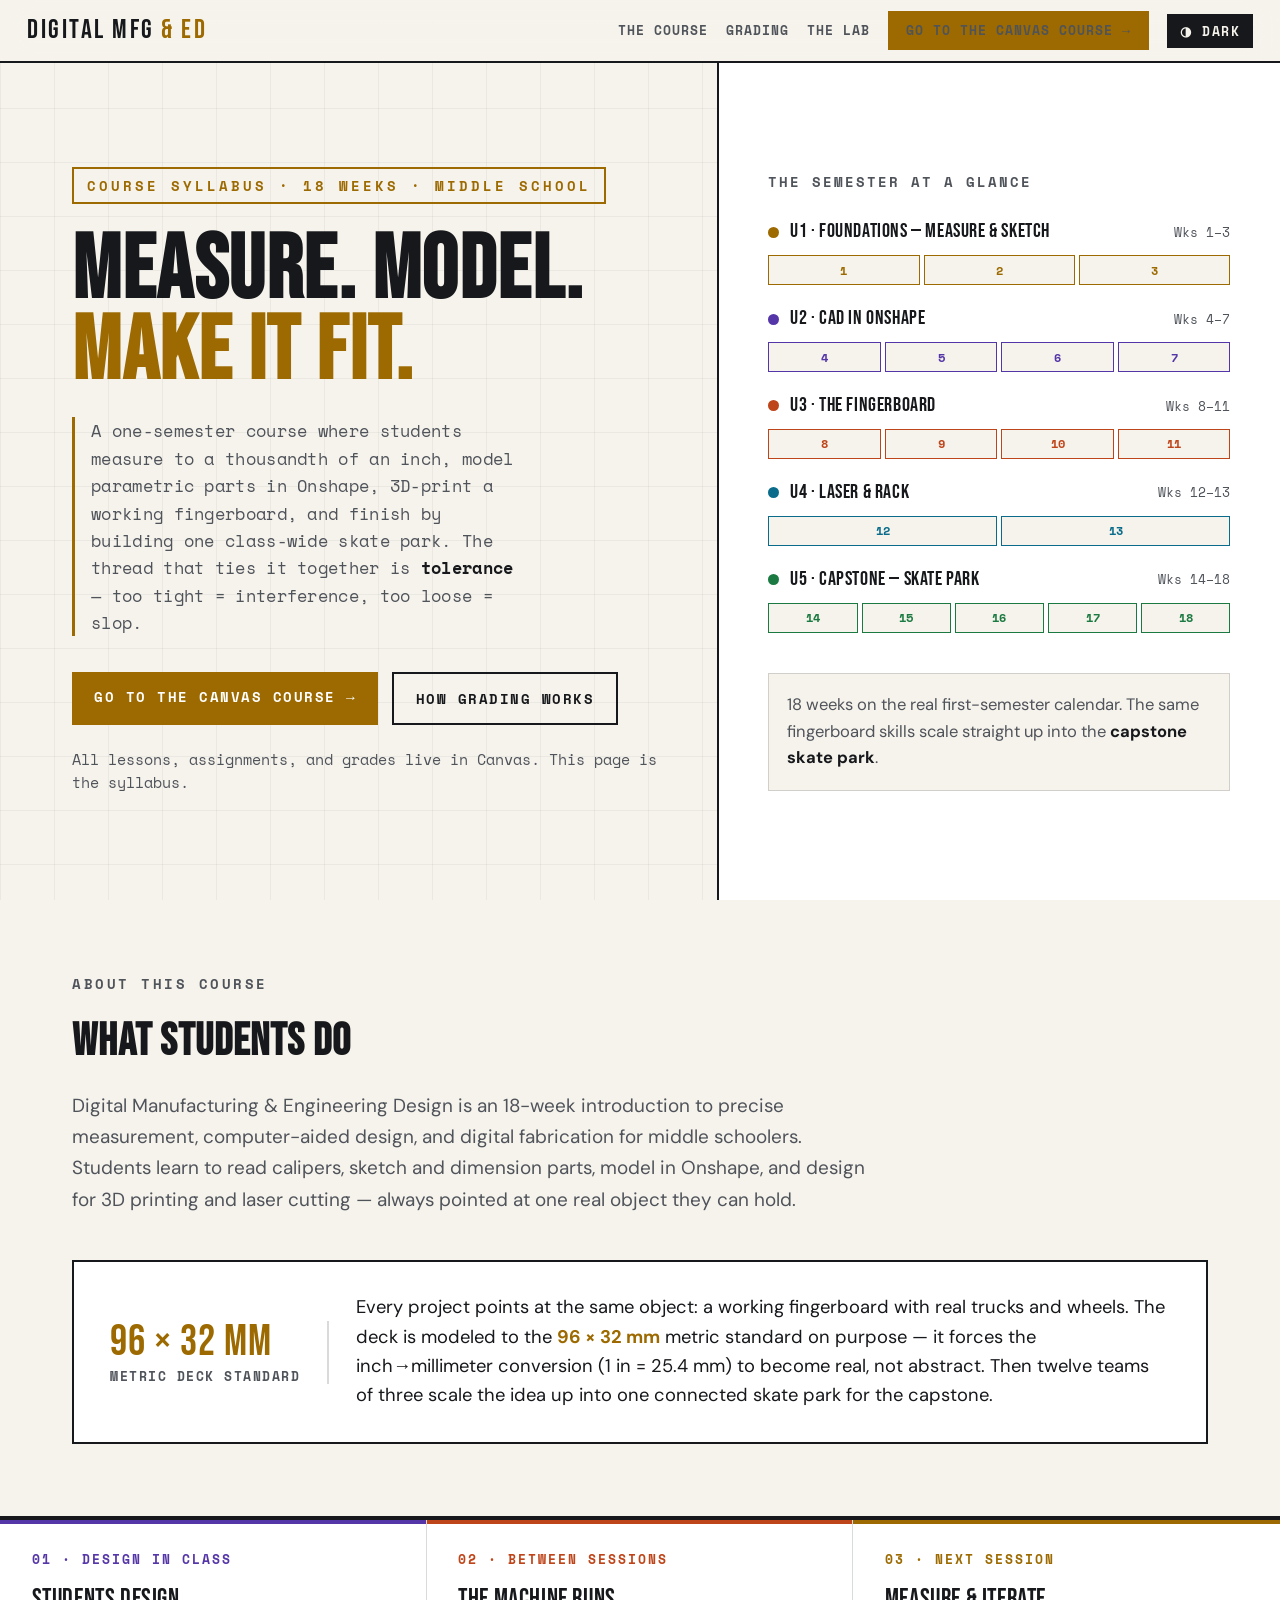
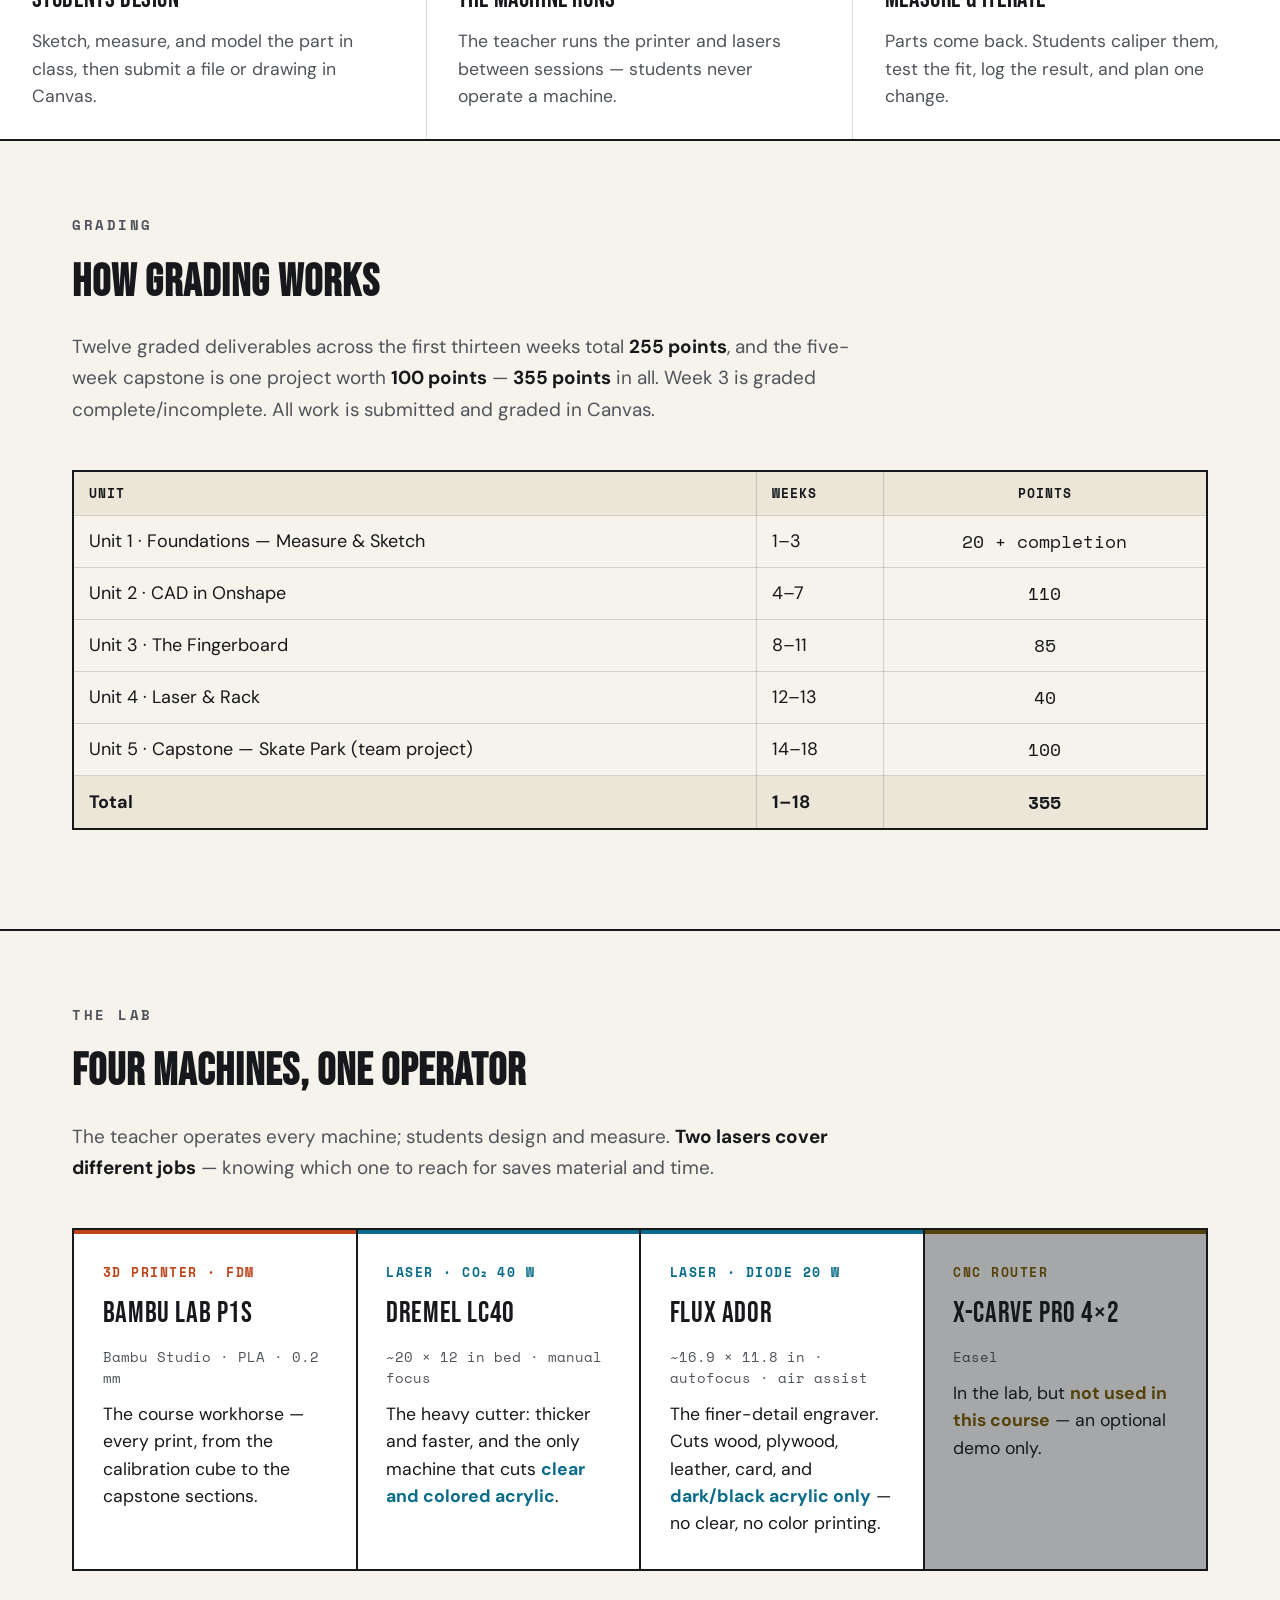
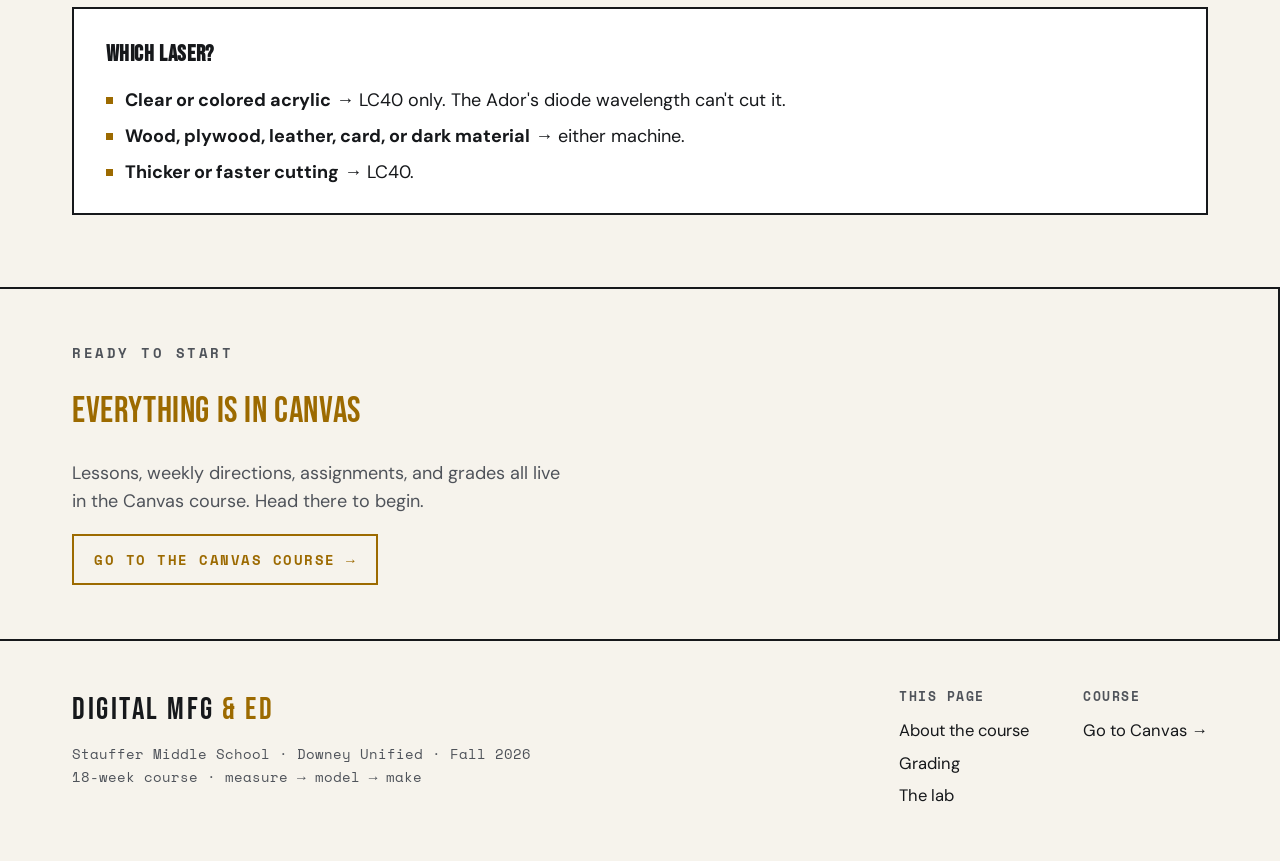
==== commit 39d98667: "Update site" ====
--- a/index.html
+++ b/index.html
@@ -3,24 +3,25 @@
 <head>
 <meta charset="UTF-8">
 <meta name="viewport" content="width=device-width, initial-scale=1.0">
-<meta name="description" content="Digital Manufacturing & Engineering Design — an 18-week middle school course. Students measure to a thousandth of an inch, model in Onshape, and build a working fingerboard and a class-built skate park.">
-<title>Digital Manufacturing &amp; Engineering Design — 18-Week Course</title>
+<meta name="description" content="Digital Manufacturing & Engineering Design — an 18-week middle school course at Stauffer Middle School, Downey Unified. Students measure to a thousandth of an inch, model in Onshape, and build a working fingerboard and a class-built skate park.">
+<title>Digital Manufacturing &amp; Engineering Design — Course Syllabus</title>
 <script>try{var t=localStorage.getItem('dmed-theme');if(t==='dark')document.documentElement.dataset.theme='dark';}catch(e){}</script>
 <link rel="stylesheet" href="assets/style.css">
 </head>
 <body>
 
+<!-- ===================================================================== -->
+<!-- EDIT THIS LINK: replace the two href values below (nav + hero + band)  -->
+<!-- with your real Canvas course URL once the course is published.         -->
+<!-- ===================================================================== -->
+
 <nav class="site-nav">
   <a class="nav-logo" href="index.html">DIGITAL MFG <em>&amp; ED</em></a>
   <div class="nav-links">
-    <a href="unit-1.html">U1 · Foundations</a>
-    <a href="unit-2.html">U2 · CAD</a>
-    <a href="unit-3.html">U3 · Fingerboard</a>
-    <a href="unit-4.html">U4 · Laser</a>
-    <a href="unit-5.html">U5 · Capstone</a>
-    <a href="lab-reference.html">Lab</a>
-    <a href="glossary.html">Glossary</a>
-    <a href="resources.html">Resources</a>
+    <a href="#about">The course</a>
+    <a href="#grading">Grading</a>
+    <a href="#lab">The lab</a>
+    <a class="cta-primary" href="https://YOUR-CANVAS-COURSE-URL" style="padding:.5rem 1rem;">Go to the Canvas course →</a>
     <button class="theme-toggle" data-theme-toggle aria-label="Toggle light or dark theme">
       <span class="light-label">◑ Dark</span><span class="dark-label">◐ Light</span>
     </button>
@@ -30,18 +31,14 @@
 <header class="hero">
   <div class="hero-grid"></div>
   <div class="hero-left">
-    <span class="hero-eyebrow">18-Week Course · Middle School</span>
+    <span class="hero-eyebrow">Course Syllabus · 18 Weeks · Middle School</span>
     <h1 class="hero-h1">Measure. Model.<br><span class="acc">Make it fit.</span></h1>
-    <div class="hero-outcomes">
-      <div class="hero-outcome"><span class="ho-num">01</span>Read calipers to a thousandth of an inch and design around real tolerance.</div>
-      <div class="hero-outcome"><span class="ho-num">02</span>Model parametric parts in Onshape and 3D-print a working fingerboard.</div>
-      <div class="hero-outcome"><span class="ho-num">03</span>Laser-cut, fit, and assemble a skate park your whole class builds together.</div>
+    <p class="hero-promise">A one-semester course where students measure to a thousandth of an inch, model parametric parts in Onshape, 3D-print a working fingerboard, and finish by building one class-wide skate park. The thread that ties it together is <strong>tolerance</strong> — too tight = interference, too loose = slop.</p>
+    <div class="hero-ctas">
+      <a class="cta-primary" href="https://YOUR-CANVAS-COURSE-URL">Go to the Canvas course →</a>
+      <a class="cta-secondary" href="#grading">How grading works</a>
     </div>
-    <p class="hero-promise">One project, all semester: a working fingerboard, then a class-built skate park. The thread that ties it together is <strong>tolerance</strong> — too tight = interference, too loose = slop.</p>
-    <div class="hero-ctas">
-      <a class="cta-primary" href="unit-1.html">Start with Unit 1 →</a>
-      <a class="cta-secondary" href="lab-reference.html">Lab &amp; safety</a>
-    </div>
+    <p style="margin-top:1.25rem;font-family:'Space Mono',monospace;font-size:.82rem;color:var(--muted);">All lessons, assignments, and grades live in Canvas. This page is the syllabus.</p>
   </div>
   <aside class="hero-right">
     <div class="sem-title">The semester at a glance</div>
@@ -69,37 +66,55 @@
   </aside>
 </header>
 
+<section class="section" id="about">
+  <div class="section-label">About this course</div>
+  <h2 class="section-headline">What students do</h2>
+  <p class="section-sub">Digital Manufacturing &amp; Engineering Design is an 18-week introduction to precise measurement, computer-aided design, and digital fabrication for middle schoolers. Students learn to read calipers, sketch and dimension parts, model in Onshape, and design for 3D printing and laser cutting — always pointed at one real object they can hold.</p>
+  <div class="heroobj">
+    <div class="heroobj-badge">96 × 32 mm<small>METRIC DECK STANDARD</small></div>
+    <p>Every project points at the same object: a working fingerboard with real trucks and wheels. The deck is modeled to the <strong>96 × 32 mm</strong> metric standard on purpose — it forces the inch→millimeter conversion (1 in = 25.4 mm) to become real, not abstract. Then twelve teams of three scale the idea up into one connected skate park for the capstone.</p>
+  </div>
+</section>
+
 <section class="loop-strip">
   <div class="loop-panel" style="--c:var(--cad)">
     <div class="loop-step">01 · Design in class</div>
-    <div class="loop-head">You design</div>
-    <p class="loop-one">Sketch, measure, and model the part in class, then submit a file or drawing.</p>
+    <div class="loop-head">Students design</div>
+    <p class="loop-one">Sketch, measure, and model the part in class, then submit a file or drawing in Canvas.</p>
   </div>
   <div class="loop-panel" style="--c:var(--print)">
     <div class="loop-step">02 · Between sessions</div>
     <div class="loop-head">The machine runs</div>
-    <p class="loop-one">Your teacher runs the printer and lasers between sessions — you never operate a machine.</p>
+    <p class="loop-one">The teacher runs the printer and lasers between sessions — students never operate a machine.</p>
   </div>
   <div class="loop-panel" style="--c:var(--draw)">
     <div class="loop-step">03 · Next session</div>
     <div class="loop-head">Measure &amp; iterate</div>
-    <p class="loop-one">Parts come back. You caliper them, test the fit, log the result, and plan one change.</p>
+    <p class="loop-one">Parts come back. Students caliper them, test the fit, log the result, and plan one change.</p>
   </div>
 </section>
 
-<section class="section">
-  <div class="section-label">The hero object</div>
-  <h2 class="section-headline">One fingerboard, all semester</h2>
-  <div class="heroobj">
-    <div class="heroobj-badge">96 × 32 mm<small>METRIC DECK STANDARD</small></div>
-    <p>Every project points at the same object: a working fingerboard with real trucks and wheels. The deck is modeled to the <strong>96 × 32 mm</strong> metric standard on purpose — it forces the inch→millimeter conversion (1 in = 25.4 mm) to become real, not abstract. Then twelve teams scale the idea up into one connected skate park.</p>
-  </div>
+<section class="section" id="grading">
+  <div class="section-label">Grading</div>
+  <h2 class="section-headline">How grading works</h2>
+  <p class="section-sub">Twelve graded deliverables across the first thirteen weeks total <strong>255 points</strong>, and the five-week capstone is one project worth <strong>100 points</strong> — <strong>355 points</strong> in all. Week 3 is graded complete/incomplete. All work is submitted and graded in Canvas.</p>
+  <table class="ref-table">
+    <thead><tr><th>Unit</th><th>Weeks</th><th class="num">Points</th></tr></thead>
+    <tbody>
+      <tr><td>Unit 1 · Foundations — Measure &amp; Sketch</td><td>1–3</td><td class="num">20 + completion</td></tr>
+      <tr><td>Unit 2 · CAD in Onshape</td><td>4–7</td><td class="num">110</td></tr>
+      <tr><td>Unit 3 · The Fingerboard</td><td>8–11</td><td class="num">85</td></tr>
+      <tr><td>Unit 4 · Laser &amp; Rack</td><td>12–13</td><td class="num">40</td></tr>
+      <tr><td>Unit 5 · Capstone — Skate Park (team project)</td><td>14–18</td><td class="num">100</td></tr>
+      <tr class="total"><td>Total</td><td>1–18</td><td class="num">355</td></tr>
+    </tbody>
+  </table>
 </section>
 
-<section class="section">
+<section class="section" id="lab">
   <div class="section-label">The lab</div>
   <h2 class="section-headline">Four machines, one operator</h2>
-  <p class="section-sub">Your teacher operates every machine; you design and measure. <strong>Two lasers cover different jobs</strong> — knowing which one to reach for saves material and time.</p>
+  <p class="section-sub">The teacher operates every machine; students design and measure. <strong>Two lasers cover different jobs</strong> — knowing which one to reach for saves material and time.</p>
   <div class="machines-grid">
     <div class="machine-card" style="--c:var(--print)">
       <div class="mc-type">3D Printer · FDM</div>
@@ -136,18 +151,12 @@
   </div>
 </section>
 
-<section class="dual-cta">
+<section class="dual-cta" style="grid-template-columns:1fr;">
   <div class="dcta-half student-half">
-    <div class="dcta-eyebrow">Students</div>
-    <div class="dcta-title">Start with Unit 1</div>
-    <p class="dcta-body">Work through the course week by week — measurement, CAD, the fingerboard, the lasers, and the capstone.</p>
-    <a class="dcta-link" href="unit-1.html">Open Unit 1 →</a>
-  </div>
-  <div class="dcta-half teacher-half">
-    <div class="dcta-eyebrow">Teachers</div>
-    <div class="dcta-title">Pacing &amp; rubrics</div>
-    <p class="dcta-body">The pacing guide, grading rubrics, and the lab reference for running every machine as a single operator.</p>
-    <a class="dcta-link" href="resources.html">Resources →</a>
+    <div class="dcta-eyebrow">Ready to start</div>
+    <div class="dcta-title">Everything is in Canvas</div>
+    <p class="dcta-body">Lessons, weekly directions, assignments, and grades all live in the Canvas course. Head there to begin.</p>
+    <a class="dcta-link" href="https://YOUR-CANVAS-COURSE-URL">Go to the Canvas course →</a>
   </div>
 </section>
 
@@ -158,18 +167,14 @@
   </div>
   <div class="footer-cols">
     <div class="footer-col">
-      <h5>Units</h5>
-      <a href="unit-1.html">U1 · Foundations</a>
-      <a href="unit-2.html">U2 · CAD in Onshape</a>
-      <a href="unit-3.html">U3 · The Fingerboard</a>
-      <a href="unit-4.html">U4 · Laser &amp; Rack</a>
-      <a href="unit-5.html">U5 · Capstone</a>
+      <h5>This page</h5>
+      <a href="#about">About the course</a>
+      <a href="#grading">Grading</a>
+      <a href="#lab">The lab</a>
     </div>
     <div class="footer-col">
-      <h5>Reference</h5>
-      <a href="lab-reference.html">Lab &amp; safety</a>
-      <a href="glossary.html">Glossary</a>
-      <a href="resources.html">Pacing &amp; rubrics</a>
+      <h5>Course</h5>
+      <a href="https://YOUR-CANVAS-COURSE-URL">Go to Canvas →</a>
     </div>
   </div>
 </footer>
